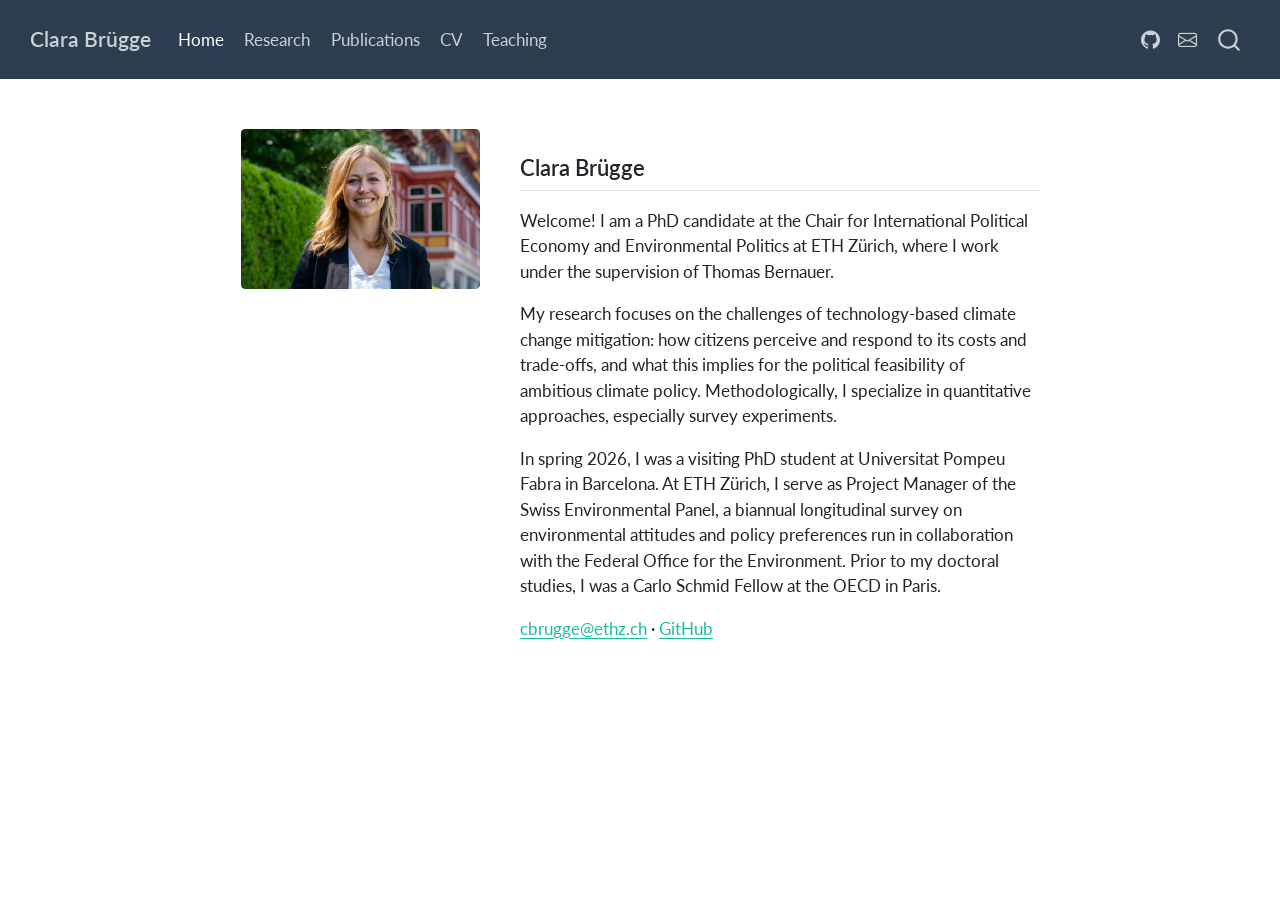
==== index.html @ f0ca52ca "Built site for gh-pages" ====
<!DOCTYPE html>
<html xmlns="http://www.w3.org/1999/xhtml" lang="en" xml:lang="en"><head>

<meta charset="utf-8">
<meta name="generator" content="quarto-1.9.38">

<meta name="viewport" content="width=device-width, initial-scale=1.0, user-scalable=yes">


<title>Clara Brügge</title>
<style>
/* Default styles provided by pandoc.
** See https://pandoc.org/MANUAL.html#variables-for-html for config info.
*/
code{white-space: pre-wrap;}
span.smallcaps{font-variant: small-caps;}
div.columns{display: flex; gap: min(4vw, 1.5em);}
div.column{flex: auto; overflow-x: auto;}
div.hanging-indent{margin-left: 1.5em; text-indent: -1.5em;}
ul.task-list{list-style: none;}
ul.task-list li input[type="checkbox"] {
  width: 0.8em;
  margin: 0 0.8em 0.2em -1em; /* quarto-specific, see https://github.com/quarto-dev/quarto-cli/issues/4556 */ 
  vertical-align: middle;
}
</style>


<script src="site_libs/quarto-nav/quarto-nav.js"></script>
<script src="site_libs/quarto-nav/headroom.min.js"></script>
<script src="site_libs/clipboard/clipboard.min.js"></script>
<script src="site_libs/quarto-search/autocomplete.umd.js"></script>
<script src="site_libs/quarto-search/fuse.min.js"></script>
<script src="site_libs/quarto-search/quarto-search.js"></script>
<meta name="quarto:offset" content="./">
<script src="site_libs/quarto-html/quarto.js" type="module"></script>
<script src="site_libs/quarto-html/tabsets/tabsets.js" type="module"></script>
<script src="site_libs/quarto-html/popper.min.js"></script>
<script src="site_libs/quarto-html/tippy.umd.min.js"></script>
<script src="site_libs/quarto-html/anchor.min.js"></script>
<link href="site_libs/quarto-html/tippy.css" rel="stylesheet">
<link href="site_libs/quarto-html/quarto-syntax-highlighting-15634bcf2e68342d4ad2dfa704d543f6.css" rel="stylesheet" id="quarto-text-highlighting-styles">
<script src="site_libs/bootstrap/bootstrap.min.js"></script>
<link href="site_libs/bootstrap/bootstrap-icons.css" rel="stylesheet">
<link href="site_libs/bootstrap/bootstrap-d42e3a450557161d5337326f150af9d1.min.css" rel="stylesheet" append-hash="true" id="quarto-bootstrap" data-mode="light">
<script id="quarto-search-options" type="application/json">{
  "location": "navbar",
  "copy-button": false,
  "collapse-after": 3,
  "panel-placement": "end",
  "type": "overlay",
  "limit": 50,
  "keyboard-shortcut": [
    "f",
    "/",
    "s"
  ],
  "show-item-context": false,
  "language": {
    "search-no-results-text": "No results",
    "search-matching-documents-text": "matching documents",
    "search-copy-link-title": "Copy link to search",
    "search-hide-matches-text": "Hide additional matches",
    "search-more-match-text": "more match in this document",
    "search-more-matches-text": "more matches in this document",
    "search-clear-button-title": "Clear",
    "search-text-placeholder": "",
    "search-detached-cancel-button-title": "Cancel",
    "search-submit-button-title": "Submit",
    "search-label": "Search"
  }
}</script>
<meta name="google-site-verification" content="9ey0wzhWp5DeeCTPAbMis8slgyJrIRPa8toLAKArgnY">


<link rel="stylesheet" href="styles.css">
<meta property="og:title" content="– Clara Brügge">
<meta property="og:image" content="https://clbruegge.github.io/profile.jpg">
<meta property="og:site_name" content="Clara Brügge">
</head>

<body class="nav-fixed fullcontent quarto-light">

<div id="quarto-search-results"></div>
  <header id="quarto-header" class="headroom fixed-top">
    <nav class="navbar navbar-expand-lg " data-bs-theme="dark">
      <div class="navbar-container container-fluid">
      <div class="navbar-brand-container mx-auto">
    <a class="navbar-brand" href="./index.html">
    <span class="navbar-title">Clara Brügge</span>
    </a>
  </div>
            <div id="quarto-search" class="" title="Search"></div>
          <button class="navbar-toggler" type="button" data-bs-toggle="collapse" data-bs-target="#navbarCollapse" aria-controls="navbarCollapse" role="menu" aria-expanded="false" aria-label="Toggle navigation" onclick="if (window.quartoToggleHeadroom) { window.quartoToggleHeadroom(); }">
  <span class="navbar-toggler-icon"></span>
</button>
          <div class="collapse navbar-collapse" id="navbarCollapse">
            <ul class="navbar-nav navbar-nav-scroll me-auto">
  <li class="nav-item">
    <a class="nav-link active" href="./index.html" aria-current="page"> 
<span class="menu-text">Home</span></a>
  </li>  
  <li class="nav-item">
    <a class="nav-link" href="./research.html"> 
<span class="menu-text">Research</span></a>
  </li>  
  <li class="nav-item">
    <a class="nav-link" href="./publications.html"> 
<span class="menu-text">Publications</span></a>
  </li>  
  <li class="nav-item">
    <a class="nav-link" href="./cv.html"> 
<span class="menu-text">CV</span></a>
  </li>  
  <li class="nav-item">
    <a class="nav-link" href="./teaching.html"> 
<span class="menu-text">Teaching</span></a>
  </li>  
</ul>
            <ul class="navbar-nav navbar-nav-scroll ms-auto">
  <li class="nav-item compact">
    <a class="nav-link" href="https://github.com/clbruegge"> <i class="bi bi-github" role="img">
</i> 
<span class="menu-text"></span></a>
  </li>  
  <li class="nav-item compact">
    <a class="nav-link" href="mailto:cbrugge@ethz.ch"> <i class="bi bi-envelope" role="img">
</i> 
<span class="menu-text"></span></a>
  </li>  
</ul>
          </div> <!-- /navcollapse -->
            <div class="quarto-navbar-tools">
</div>
      </div> <!-- /container-fluid -->
    </nav>
</header>
<!-- content -->
<div id="quarto-content" class="quarto-container page-columns page-rows-contents page-layout-article page-navbar">
<!-- sidebar -->
<!-- margin-sidebar -->
    
<!-- main -->
<main class="content" id="quarto-document-content"><header id="title-block-header" class="quarto-title-block"></header>




<div class="columns">
<div class="column" style="width:30%;">
<p><img src="profile.jpg" class="rounded img-fluid" style="width:100%; border-radius: 50%;"></p>
</div><div class="column" style="width:5%;">

</div><div class="column" style="width:65%;">
<section id="clara-brügge" class="level2">
<h2 class="anchored" data-anchor-id="clara-brügge">Clara Brügge</h2>
<p>Welcome! I am a PhD candidate at the Chair for International Political Economy and Environmental Politics at ETH Zürich, where I work under the supervision of Thomas Bernauer.</p>
<p>My research focuses on the challenges of technology-based climate change mitigation: how citizens perceive and respond to its costs and trade-offs, and what this implies for the political feasibility of ambitious climate policy. Methodologically, I specialize in quantitative approaches, especially survey experiments.</p>
<p>In spring 2026, I was a visiting PhD student at Universitat Pompeu Fabra in Barcelona. At ETH Zürich, I serve as Project Manager of the Swiss Environmental Panel, a biannual longitudinal survey on environmental attitudes and policy preferences run in collaboration with the Federal Office for the Environment. Prior to my doctoral studies, I was a Carlo Schmid Fellow at the OECD in Paris.</p>
<p><a href="mailto:cbrugge@ethz.ch">cbrugge@ethz.ch</a> · <a href="https://github.com/clbruegge">GitHub</a></p>
</section>
</div>
</div>



</main> <!-- /main -->
<script id="quarto-html-after-body" type="application/javascript">
  window.document.addEventListener("DOMContentLoaded", function (event) {
    const icon = "";
    const anchorJS = new window.AnchorJS();
    anchorJS.options = {
      placement: 'right',
      icon: icon
    };
    anchorJS.add('.anchored');
    const isCodeAnnotation = (el) => {
      for (const clz of el.classList) {
        if (clz.startsWith('code-annotation-')) {                     
          return true;
        }
      }
      return false;
    }
    const onCopySuccess = function(e) {
      // button target
      const button = e.trigger;
      // don't keep focus
      button.blur();
      // flash "checked"
      button.classList.add('code-copy-button-checked');
      var currentTitle = button.getAttribute("title");
      button.setAttribute("title", "Copied!");
      let tooltip;
      if (window.bootstrap) {
        button.setAttribute("data-bs-toggle", "tooltip");
        button.setAttribute("data-bs-placement", "left");
        button.setAttribute("data-bs-title", "Copied!");
        tooltip = new bootstrap.Tooltip(button, 
          { trigger: "manual", 
            customClass: "code-copy-button-tooltip",
            offset: [0, -8]});
        tooltip.show();    
      }
      setTimeout(function() {
        if (tooltip) {
          tooltip.hide();
          button.removeAttribute("data-bs-title");
          button.removeAttribute("data-bs-toggle");
          button.removeAttribute("data-bs-placement");
        }
        button.setAttribute("title", currentTitle);
        button.classList.remove('code-copy-button-checked');
      }, 1000);
      // clear code selection
      e.clearSelection();
    }
    const getTextToCopy = function(trigger) {
      const outerScaffold = trigger.parentElement.cloneNode(true);
      const codeEl = outerScaffold.querySelector('code');
      for (const childEl of codeEl.children) {
        if (isCodeAnnotation(childEl)) {
          childEl.remove();
        }
      }
      return codeEl.innerText;
    }
    const clipboard = new window.ClipboardJS('.code-copy-button:not([data-in-quarto-modal])', {
      text: getTextToCopy
    });
    clipboard.on('success', onCopySuccess);
    if (window.document.getElementById('quarto-embedded-source-code-modal')) {
      const clipboardModal = new window.ClipboardJS('.code-copy-button[data-in-quarto-modal]', {
        text: getTextToCopy,
        container: window.document.getElementById('quarto-embedded-source-code-modal')
      });
      clipboardModal.on('success', onCopySuccess);
    }
      var localhostRegex = new RegExp(/^(?:http|https):\/\/localhost\:?[0-9]*\//);
      var mailtoRegex = new RegExp(/^mailto:/);
        var filterRegex = new RegExp("https:\/\/clbruegge\.github\.io\/");
      var isInternal = (href) => {
          return filterRegex.test(href) || localhostRegex.test(href) || mailtoRegex.test(href);
      }
      // Inspect non-navigation links and adorn them if external
     var links = window.document.querySelectorAll('a[href]:not(.nav-link):not(.navbar-brand):not(.toc-action):not(.sidebar-link):not(.sidebar-item-toggle):not(.pagination-link):not(.no-external):not([aria-hidden]):not(.dropdown-item):not(.quarto-navigation-tool):not(.about-link)');
      for (var i=0; i<links.length; i++) {
        const link = links[i];
        if (!isInternal(link.href)) {
          // undo the damage that might have been done by quarto-nav.js in the case of
          // links that we want to consider external
          if (link.dataset.originalHref !== undefined) {
            link.href = link.dataset.originalHref;
          }
        }
      }
    function tippyHover(el, contentFn, onTriggerFn, onUntriggerFn) {
      const config = {
        allowHTML: true,
        maxWidth: 500,
        delay: 100,
        arrow: false,
        appendTo: function(el) {
            return el.parentElement;
        },
        interactive: true,
        interactiveBorder: 10,
        theme: 'quarto',
        placement: 'bottom-start',
      };
      if (contentFn) {
        config.content = contentFn;
      }
      if (onTriggerFn) {
        config.onTrigger = onTriggerFn;
      }
      if (onUntriggerFn) {
        config.onUntrigger = onUntriggerFn;
      }
      window.tippy(el, config); 
    }
    const noterefs = window.document.querySelectorAll('a[role="doc-noteref"]');
    for (var i=0; i<noterefs.length; i++) {
      const ref = noterefs[i];
      tippyHover(ref, function() {
        // use id or data attribute instead here
        let href = ref.getAttribute('data-footnote-href') || ref.getAttribute('href');
        try { href = new URL(href).hash; } catch {}
        const id = href.replace(/^#\/?/, "");
        const note = window.document.getElementById(id);
        if (note) {
          return note.innerHTML;
        } else {
          return "";
        }
      });
    }
    const xrefs = window.document.querySelectorAll('a.quarto-xref');
    const processXRef = (id, note) => {
      // Strip column container classes
      const stripColumnClz = (el) => {
        el.classList.remove("page-full", "page-columns");
        if (el.children) {
          for (const child of el.children) {
            stripColumnClz(child);
          }
        }
      }
      stripColumnClz(note)
      if (id === null || id.startsWith('sec-')) {
        // Special case sections, only their first couple elements
        const container = document.createElement("div");
        if (note.children && note.children.length > 2) {
          container.appendChild(note.children[0].cloneNode(true));
          for (let i = 1; i < note.children.length; i++) {
            const child = note.children[i];
            if (child.tagName === "P" && child.innerText === "") {
              continue;
            } else {
              container.appendChild(child.cloneNode(true));
              break;
            }
          }
          if (window.Quarto?.typesetMath) {
            window.Quarto.typesetMath(container);
          }
          return container.innerHTML
        } else {
          if (window.Quarto?.typesetMath) {
            window.Quarto.typesetMath(note);
          }
          return note.innerHTML;
        }
      } else {
        // Remove any anchor links if they are present
        const anchorLink = note.querySelector('a.anchorjs-link');
        if (anchorLink) {
          anchorLink.remove();
        }
        if (window.Quarto?.typesetMath) {
          window.Quarto.typesetMath(note);
        }
        if (note.classList.contains("callout")) {
          return note.outerHTML;
        } else {
          return note.innerHTML;
        }
      }
    }
    for (var i=0; i<xrefs.length; i++) {
      const xref = xrefs[i];
      tippyHover(xref, undefined, function(instance) {
        instance.disable();
        let url = xref.getAttribute('href');
        let hash = undefined; 
        if (url.startsWith('#')) {
          hash = url;
        } else {
          try { hash = new URL(url).hash; } catch {}
        }
        if (hash) {
          const id = hash.replace(/^#\/?/, "");
          const note = window.document.getElementById(id);
          if (note !== null) {
            try {
              const html = processXRef(id, note.cloneNode(true));
              instance.setContent(html);
            } finally {
              instance.enable();
              instance.show();
            }
          } else {
            // See if we can fetch this
            fetch(url.split('#')[0])
            .then(res => res.text())
            .then(html => {
              const parser = new DOMParser();
              const htmlDoc = parser.parseFromString(html, "text/html");
              const note = htmlDoc.getElementById(id);
              if (note !== null) {
                const html = processXRef(id, note);
                instance.setContent(html);
              } 
            }).finally(() => {
              instance.enable();
              instance.show();
            });
          }
        } else {
          // See if we can fetch a full url (with no hash to target)
          // This is a special case and we should probably do some content thinning / targeting
          fetch(url)
          .then(res => res.text())
          .then(html => {
            const parser = new DOMParser();
            const htmlDoc = parser.parseFromString(html, "text/html");
            const note = htmlDoc.querySelector('main.content');
            if (note !== null) {
              // This should only happen for chapter cross references
              // (since there is no id in the URL)
              // remove the first header
              if (note.children.length > 0 && note.children[0].tagName === "HEADER") {
                note.children[0].remove();
              }
              const html = processXRef(null, note);
              instance.setContent(html);
            } 
          }).finally(() => {
            instance.enable();
            instance.show();
          });
        }
      }, function(instance) {
      });
    }
        let selectedAnnoteEl;
        const selectorForAnnotation = ( cell, annotation) => {
          let cellAttr = 'data-code-cell="' + cell + '"';
          let lineAttr = 'data-code-annotation="' +  annotation + '"';
          const selector = 'span[' + cellAttr + '][' + lineAttr + ']';
          return selector;
        }
        const selectCodeLines = (annoteEl) => {
          const doc = window.document;
          const targetCell = annoteEl.getAttribute("data-target-cell");
          const targetAnnotation = annoteEl.getAttribute("data-target-annotation");
          const annoteSpan = window.document.querySelector(selectorForAnnotation(targetCell, targetAnnotation));
          const lines = annoteSpan.getAttribute("data-code-lines").split(",");
          const lineIds = lines.map((line) => {
            return targetCell + "-" + line;
          })
          let top = null;
          let height = null;
          let parent = null;
          if (lineIds.length > 0) {
              //compute the position of the single el (top and bottom and make a div)
              const el = window.document.getElementById(lineIds[0]);
              top = el.offsetTop;
              height = el.offsetHeight;
              parent = el.parentElement.parentElement;
            if (lineIds.length > 1) {
              const lastEl = window.document.getElementById(lineIds[lineIds.length - 1]);
              const bottom = lastEl.offsetTop + lastEl.offsetHeight;
              height = bottom - top;
            }
            if (top !== null && height !== null && parent !== null) {
              // cook up a div (if necessary) and position it 
              let div = window.document.getElementById("code-annotation-line-highlight");
              if (div === null) {
                div = window.document.createElement("div");
                div.setAttribute("id", "code-annotation-line-highlight");
                div.style.position = 'absolute';
                parent.appendChild(div);
              }
              div.style.top = top - 2 + "px";
              div.style.height = height + 4 + "px";
              div.style.left = 0;
              let gutterDiv = window.document.getElementById("code-annotation-line-highlight-gutter");
              if (gutterDiv === null) {
                gutterDiv = window.document.createElement("div");
                gutterDiv.setAttribute("id", "code-annotation-line-highlight-gutter");
                gutterDiv.style.position = 'absolute';
                const codeCell = window.document.getElementById(targetCell);
                const gutter = codeCell.querySelector('.code-annotation-gutter');
                gutter.appendChild(gutterDiv);
              }
              gutterDiv.style.top = top - 2 + "px";
              gutterDiv.style.height = height + 4 + "px";
            }
            selectedAnnoteEl = annoteEl;
          }
        };
        const unselectCodeLines = () => {
          const elementsIds = ["code-annotation-line-highlight", "code-annotation-line-highlight-gutter"];
          elementsIds.forEach((elId) => {
            const div = window.document.getElementById(elId);
            if (div) {
              div.remove();
            }
          });
          selectedAnnoteEl = undefined;
        };
          // Handle positioning of the toggle
      window.addEventListener(
        "resize",
        throttle(() => {
          elRect = undefined;
          if (selectedAnnoteEl) {
            selectCodeLines(selectedAnnoteEl);
          }
        }, 10)
      );
      function throttle(fn, ms) {
      let throttle = false;
      let timer;
        return (...args) => {
          if(!throttle) { // first call gets through
              fn.apply(this, args);
              throttle = true;
          } else { // all the others get throttled
              if(timer) clearTimeout(timer); // cancel #2
              timer = setTimeout(() => {
                fn.apply(this, args);
                timer = throttle = false;
              }, ms);
          }
        };
      }
        // Attach click handler to the DT
        const annoteDls = window.document.querySelectorAll('dt[data-target-cell]');
        for (const annoteDlNode of annoteDls) {
          annoteDlNode.addEventListener('click', (event) => {
            const clickedEl = event.target;
            if (clickedEl !== selectedAnnoteEl) {
              unselectCodeLines();
              const activeEl = window.document.querySelector('dt[data-target-cell].code-annotation-active');
              if (activeEl) {
                activeEl.classList.remove('code-annotation-active');
              }
              selectCodeLines(clickedEl);
              clickedEl.classList.add('code-annotation-active');
            } else {
              // Unselect the line
              unselectCodeLines();
              clickedEl.classList.remove('code-annotation-active');
            }
          });
        }
    const findCites = (el) => {
      const parentEl = el.parentElement;
      if (parentEl) {
        const cites = parentEl.dataset.cites;
        if (cites) {
          return {
            el,
            cites: cites.split(' ')
          };
        } else {
          return findCites(el.parentElement)
        }
      } else {
        return undefined;
      }
    };
    var bibliorefs = window.document.querySelectorAll('a[role="doc-biblioref"]');
    for (var i=0; i<bibliorefs.length; i++) {
      const ref = bibliorefs[i];
      const citeInfo = findCites(ref);
      if (citeInfo) {
        tippyHover(citeInfo.el, function() {
          var popup = window.document.createElement('div');
          citeInfo.cites.forEach(function(cite) {
            var citeDiv = window.document.createElement('div');
            citeDiv.classList.add('hanging-indent');
            citeDiv.classList.add('csl-entry');
            var biblioDiv = window.document.getElementById('ref-' + cite);
            if (biblioDiv) {
              citeDiv.innerHTML = biblioDiv.innerHTML;
            }
            popup.appendChild(citeDiv);
          });
          return popup.innerHTML;
        });
      }
    }
  });
  </script>
</div> <!-- /content -->




</body></html>
---- site_libs/quarto-html/tippy.css ----
.tippy-box[data-animation=fade][data-state=hidden]{opacity:0}[data-tippy-root]{max-width:calc(100vw - 10px)}.tippy-box{position:relative;background-color:#333;color:#fff;border-radius:4px;font-size:14px;line-height:1.4;white-space:normal;outline:0;transition-property:transform,visibility,opacity}.tippy-box[data-placement^=top]>.tippy-arrow{bottom:0}.tippy-box[data-placement^=top]>.tippy-arrow:before{bottom:-7px;left:0;border-width:8px 8px 0;border-top-color:initial;transform-origin:center top}.tippy-box[data-placement^=bottom]>.tippy-arrow{top:0}.tippy-box[data-placement^=bottom]>.tippy-arrow:before{top:-7px;left:0;border-width:0 8px 8px;border-bottom-color:initial;transform-origin:center bottom}.tippy-box[data-placement^=left]>.tippy-arrow{right:0}.tippy-box[data-placement^=left]>.tippy-arrow:before{border-width:8px 0 8px 8px;border-left-color:initial;right:-7px;transform-origin:center left}.tippy-box[data-placement^=right]>.tippy-arrow{left:0}.tippy-box[data-placement^=right]>.tippy-arrow:before{left:-7px;border-width:8px 8px 8px 0;border-right-color:initial;transform-origin:center right}.tippy-box[data-inertia][data-state=visible]{transition-timing-function:cubic-bezier(.54,1.5,.38,1.11)}.tippy-arrow{width:16px;height:16px;color:#333}.tippy-arrow:before{content:"";position:absolute;border-color:transparent;border-style:solid}.tippy-content{position:relative;padding:5px 9px;z-index:1}
---- site_libs/quarto-html/quarto-syntax-highlighting-15634bcf2e68342d4ad2dfa704d543f6.css ----
/* quarto syntax highlight colors */
:root {
  --quarto-hl-ot-color: #003B4F;
  --quarto-hl-at-color: #657422;
  --quarto-hl-ss-color: #20794D;
  --quarto-hl-an-color: #5E5E5E;
  --quarto-hl-fu-color: #4758AB;
  --quarto-hl-st-color: #20794D;
  --quarto-hl-cf-color: #003B4F;
  --quarto-hl-op-color: #5E5E5E;
  --quarto-hl-er-color: #AD0000;
  --quarto-hl-bn-color: #AD0000;
  --quarto-hl-al-color: #AD0000;
  --quarto-hl-va-color: #111111;
  --quarto-hl-bu-color: inherit;
  --quarto-hl-ex-color: inherit;
  --quarto-hl-pp-color: #AD0000;
  --quarto-hl-in-color: #5E5E5E;
  --quarto-hl-vs-color: #20794D;
  --quarto-hl-wa-color: #5E5E5E;
  --quarto-hl-do-color: #5E5E5E;
  --quarto-hl-im-color: #00769E;
  --quarto-hl-ch-color: #20794D;
  --quarto-hl-dt-color: #AD0000;
  --quarto-hl-fl-color: #AD0000;
  --quarto-hl-co-color: #5E5E5E;
  --quarto-hl-cv-color: #5E5E5E;
  --quarto-hl-cn-color: #8f5902;
  --quarto-hl-sc-color: #5E5E5E;
  --quarto-hl-dv-color: #AD0000;
  --quarto-hl-kw-color: #003B4F;
}

/* other quarto variables */
:root {
  --quarto-font-monospace: SFMono-Regular, Menlo, Monaco, Consolas, "Liberation Mono", "Courier New", monospace;
}

/* syntax highlight based on Pandoc's rules */
pre > code.sourceCode > span {
  color: #003B4F;
}

code.sourceCode > span {
  color: #003B4F;
}

div.sourceCode,
div.sourceCode pre.sourceCode {
  color: #003B4F;
}

/* Normal */
code span {
  color: #003B4F;
}

/* Alert */
code span.al {
  color: #AD0000;
  font-style: inherit;
}

/* Annotation */
code span.an {
  color: #5E5E5E;
  font-style: inherit;
}

/* Attribute */
code span.at {
  color: #657422;
  font-style: inherit;
}

/* BaseN */
code span.bn {
  color: #AD0000;
  font-style: inherit;
}

/* BuiltIn */
code span.bu {
  font-style: inherit;
}

/* ControlFlow */
code span.cf {
  color: #003B4F;
  font-weight: bold;
  font-style: inherit;
}

/* Char */
code span.ch {
  color: #20794D;
  font-style: inherit;
}

/* Constant */
code span.cn {
  color: #8f5902;
  font-style: inherit;
}

/* Comment */
code span.co {
  color: #5E5E5E;
  font-style: inherit;
}

/* CommentVar */
code span.cv {
  color: #5E5E5E;
  font-style: italic;
}

/* Documentation */
code span.do {
  color: #5E5E5E;
  font-style: italic;
}

/* DataType */
code span.dt {
  color: #AD0000;
  font-style: inherit;
}

/* DecVal */
code span.dv {
  color: #AD0000;
  font-style: inherit;
}

/* Error */
code span.er {
  color: #AD0000;
  font-style: inherit;
}

/* Extension */
code span.ex {
  font-style: inherit;
}

/* Float */
code span.fl {
  color: #AD0000;
  font-style: inherit;
}

/* Function */
code span.fu {
  color: #4758AB;
  font-style: inherit;
}

/* Import */
code span.im {
  color: #00769E;
  font-style: inherit;
}

/* Information */
code span.in {
  color: #5E5E5E;
  font-style: inherit;
}

/* Keyword */
code span.kw {
  color: #003B4F;
  font-weight: bold;
  font-style: inherit;
}

/* Operator */
code span.op {
  color: #5E5E5E;
  font-style: inherit;
}

/* Other */
code span.ot {
  color: #003B4F;
  font-style: inherit;
}

/* Preprocessor */
code span.pp {
  color: #AD0000;
  font-style: inherit;
}

/* SpecialChar */
code span.sc {
  color: #5E5E5E;
  font-style: inherit;
}

/* SpecialString */
code span.ss {
  color: #20794D;
  font-style: inherit;
}

/* String */
code span.st {
  color: #20794D;
  font-style: inherit;
}

/* Variable */
code span.va {
  color: #111111;
  font-style: inherit;
}

/* VerbatimString */
code span.vs {
  color: #20794D;
  font-style: inherit;
}

/* Warning */
code span.wa {
  color: #5E5E5E;
  font-style: italic;
}

.prevent-inlining {
  content: "</";
}

/*# sourceMappingURL=f23921c56f73e400b49028c9186a1aa0.css.map */
---- styles.css ----
body {
  font-size: 1rem;
}

.navbar-brand {
  font-weight: 600;
}

h2 {
  margin-top: 1.5rem;
  font-size: 1.3rem;
}

.rounded {
  max-width: 400px;
  display: block;
  margin: 0 auto;
}

details {
  margin-top: 0.5rem;
}

details summary {
  cursor: pointer;
  color: #2c3e50;
  font-size: 0.9rem;
}

details p, details > * {
  font-size: 0.875rem;
  color: #444;
  line-height: 1.6;
  margin-top: 0.5rem;
  padding: 0.75rem 1rem;
  background-color: #f8f9fa;
  border-left: 3px solid #dee2e6;
  border-radius: 0 4px 4px 0;
}
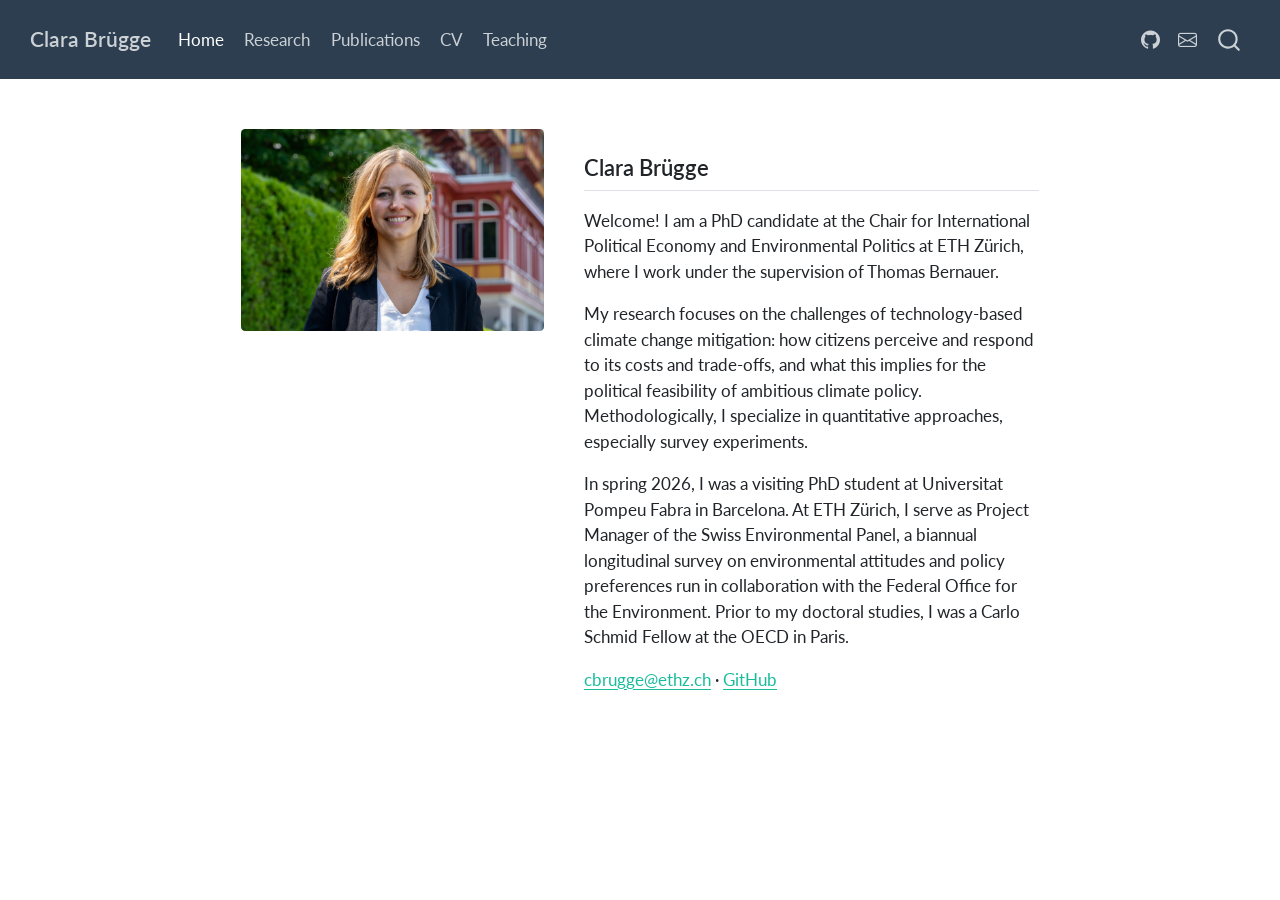
==== commit fe5df958: "Built site for gh-pages" ====
--- a/index.html
+++ b/index.html
@@ -147,11 +147,11 @@
 
 
 <div class="columns">
-<div class="column" style="width:30%;">
+<div class="column" style="width:38%;">
 <p><img src="profile.jpg" class="rounded img-fluid" style="width:100%; border-radius: 50%;"></p>
 </div><div class="column" style="width:5%;">
 
-</div><div class="column" style="width:65%;">
+</div><div class="column" style="width:57%;">
 <section id="clara-brügge" class="level2">
 <h2 class="anchored" data-anchor-id="clara-brügge">Clara Brügge</h2>
 <p>Welcome! I am a PhD candidate at the Chair for International Political Economy and Environmental Politics at ETH Zürich, where I work under the supervision of Thomas Bernauer.</p>
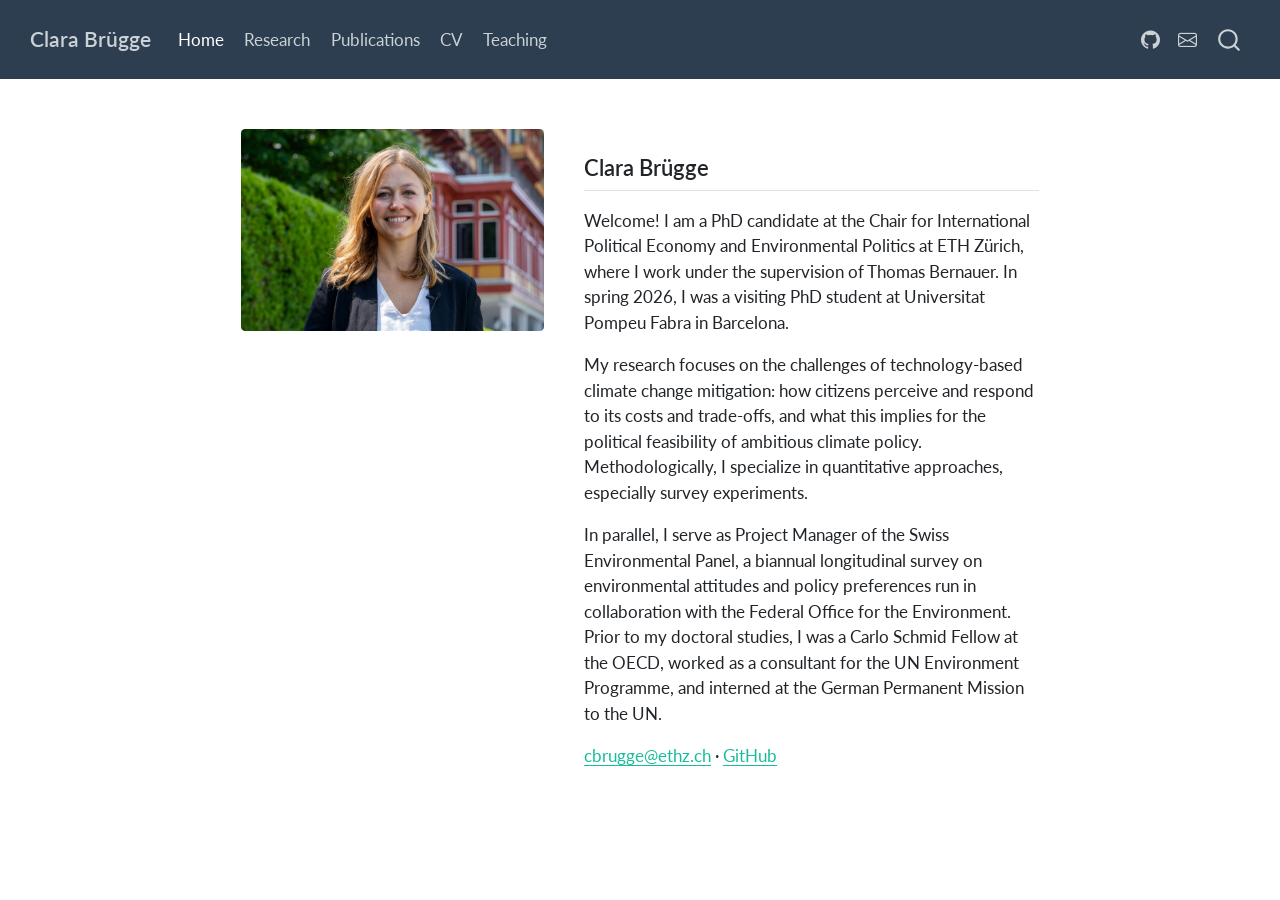
==== commit a4085743: "Built site for gh-pages" ====
--- a/index.html
+++ b/index.html
@@ -154,9 +154,9 @@
 </div><div class="column" style="width:57%;">
 <section id="clara-brügge" class="level2">
 <h2 class="anchored" data-anchor-id="clara-brügge">Clara Brügge</h2>
-<p>Welcome! I am a PhD candidate at the Chair for International Political Economy and Environmental Politics at ETH Zürich, where I work under the supervision of Thomas Bernauer.</p>
+<p>Welcome! I am a PhD candidate at the Chair for International Political Economy and Environmental Politics at ETH Zürich, where I work under the supervision of Thomas Bernauer. In spring 2026, I was a visiting PhD student at Universitat Pompeu Fabra in Barcelona.</p>
 <p>My research focuses on the challenges of technology-based climate change mitigation: how citizens perceive and respond to its costs and trade-offs, and what this implies for the political feasibility of ambitious climate policy. Methodologically, I specialize in quantitative approaches, especially survey experiments.</p>
-<p>In spring 2026, I was a visiting PhD student at Universitat Pompeu Fabra in Barcelona. At ETH Zürich, I serve as Project Manager of the Swiss Environmental Panel, a biannual longitudinal survey on environmental attitudes and policy preferences run in collaboration with the Federal Office for the Environment. Prior to my doctoral studies, I was a Carlo Schmid Fellow at the OECD in Paris.</p>
+<p>In parallel, I serve as Project Manager of the Swiss Environmental Panel, a biannual longitudinal survey on environmental attitudes and policy preferences run in collaboration with the Federal Office for the Environment. Prior to my doctoral studies, I was a Carlo Schmid Fellow at the OECD, worked as a consultant for the UN Environment Programme, and interned at the German Permanent Mission to the UN.</p>
 <p><a href="mailto:cbrugge@ethz.ch">cbrugge@ethz.ch</a> · <a href="https://github.com/clbruegge">GitHub</a></p>
 </section>
 </div>
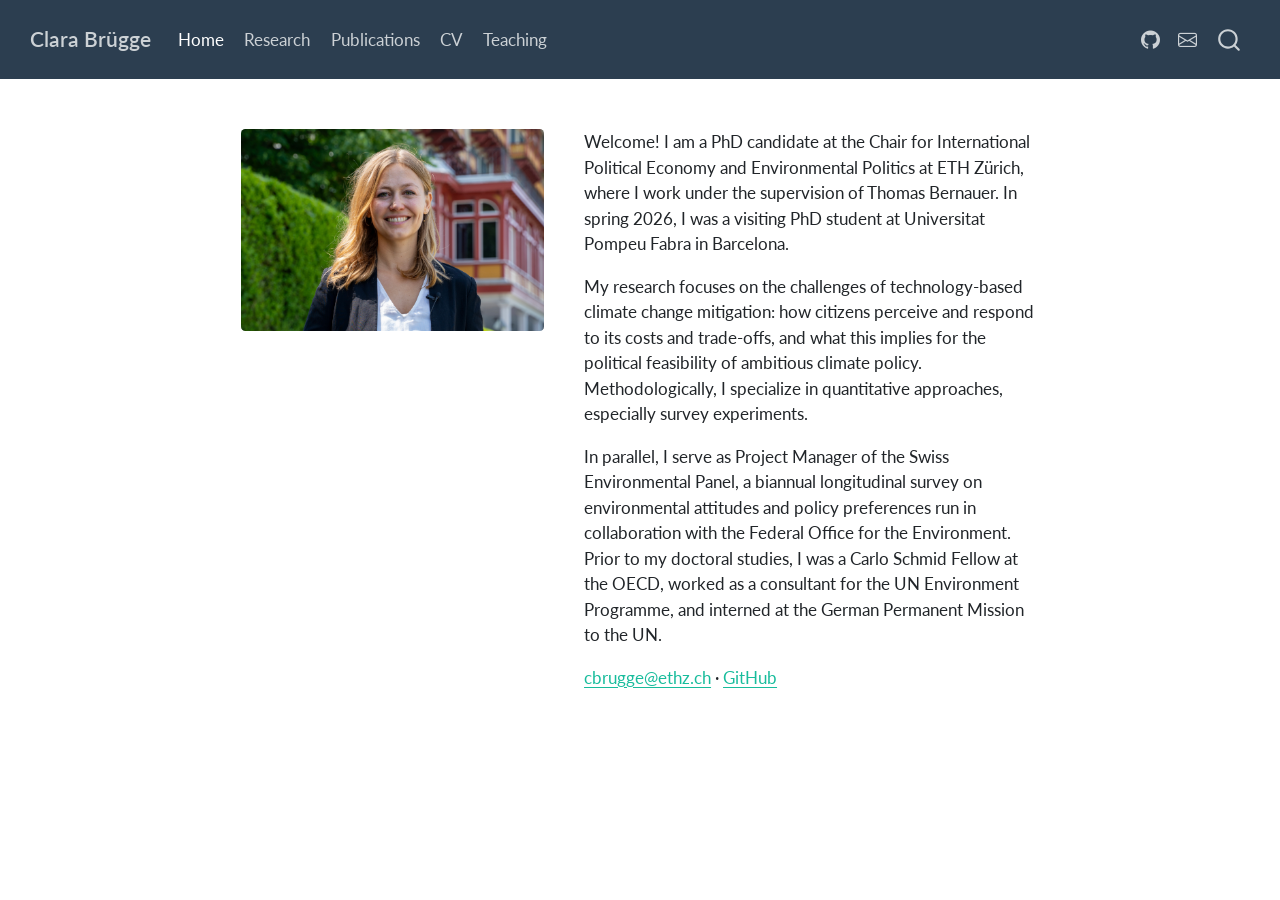
==== commit 6900c664: "Built site for gh-pages" ====
--- a/index.html
+++ b/index.html
@@ -152,13 +152,10 @@
 </div><div class="column" style="width:5%;">
 
 </div><div class="column" style="width:57%;">
-<section id="clara-brügge" class="level2">
-<h2 class="anchored" data-anchor-id="clara-brügge">Clara Brügge</h2>
 <p>Welcome! I am a PhD candidate at the Chair for International Political Economy and Environmental Politics at ETH Zürich, where I work under the supervision of Thomas Bernauer. In spring 2026, I was a visiting PhD student at Universitat Pompeu Fabra in Barcelona.</p>
 <p>My research focuses on the challenges of technology-based climate change mitigation: how citizens perceive and respond to its costs and trade-offs, and what this implies for the political feasibility of ambitious climate policy. Methodologically, I specialize in quantitative approaches, especially survey experiments.</p>
 <p>In parallel, I serve as Project Manager of the Swiss Environmental Panel, a biannual longitudinal survey on environmental attitudes and policy preferences run in collaboration with the Federal Office for the Environment. Prior to my doctoral studies, I was a Carlo Schmid Fellow at the OECD, worked as a consultant for the UN Environment Programme, and interned at the German Permanent Mission to the UN.</p>
 <p><a href="mailto:cbrugge@ethz.ch">cbrugge@ethz.ch</a> · <a href="https://github.com/clbruegge">GitHub</a></p>
-</section>
 </div>
 </div>
 
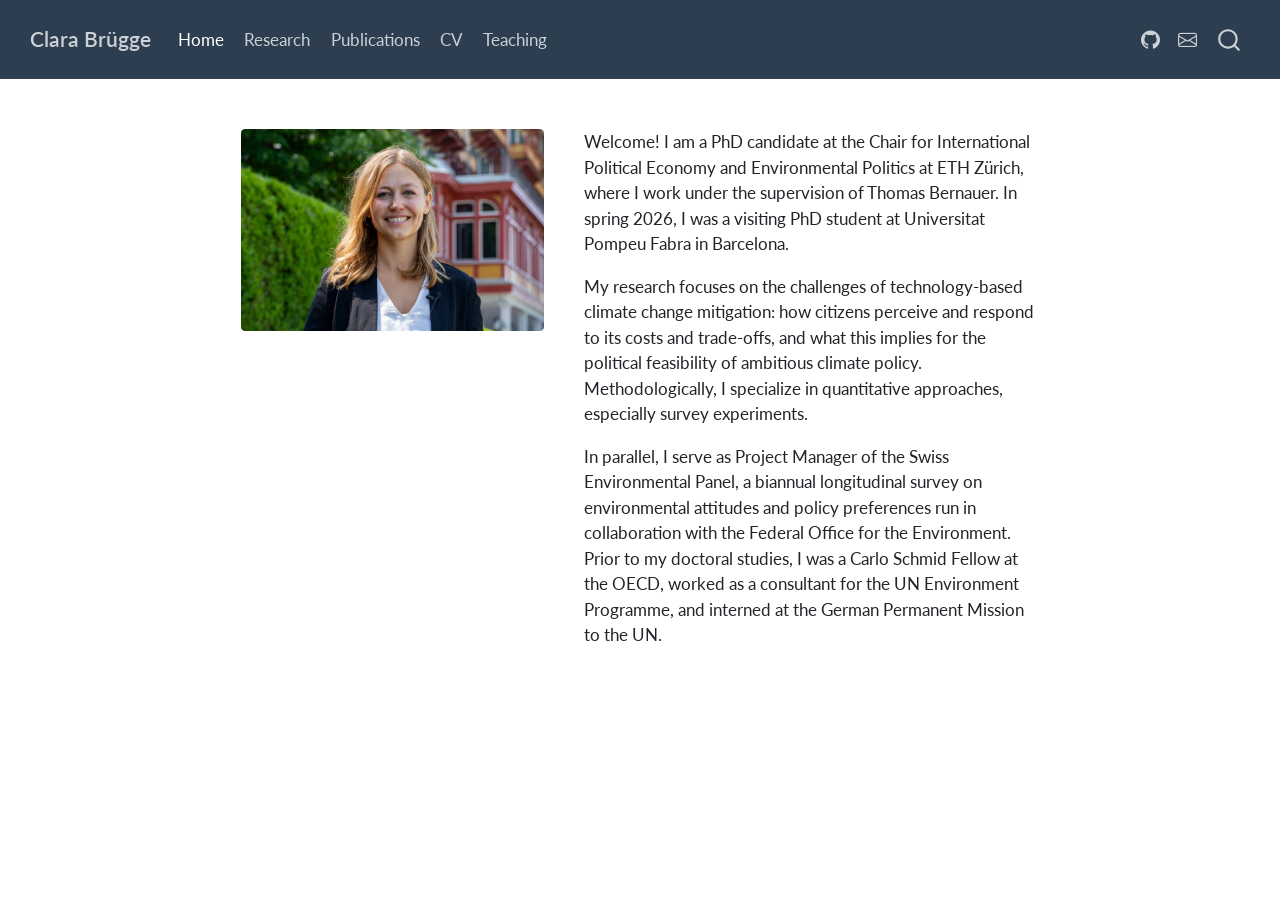
==== commit 7bb7974d: "Built site for gh-pages" ====
--- a/index.html
+++ b/index.html
@@ -155,7 +155,6 @@
 <p>Welcome! I am a PhD candidate at the Chair for International Political Economy and Environmental Politics at ETH Zürich, where I work under the supervision of Thomas Bernauer. In spring 2026, I was a visiting PhD student at Universitat Pompeu Fabra in Barcelona.</p>
 <p>My research focuses on the challenges of technology-based climate change mitigation: how citizens perceive and respond to its costs and trade-offs, and what this implies for the political feasibility of ambitious climate policy. Methodologically, I specialize in quantitative approaches, especially survey experiments.</p>
 <p>In parallel, I serve as Project Manager of the Swiss Environmental Panel, a biannual longitudinal survey on environmental attitudes and policy preferences run in collaboration with the Federal Office for the Environment. Prior to my doctoral studies, I was a Carlo Schmid Fellow at the OECD, worked as a consultant for the UN Environment Programme, and interned at the German Permanent Mission to the UN.</p>
-<p><a href="mailto:cbrugge@ethz.ch">cbrugge@ethz.ch</a> · <a href="https://github.com/clbruegge">GitHub</a></p>
 </div>
 </div>
 
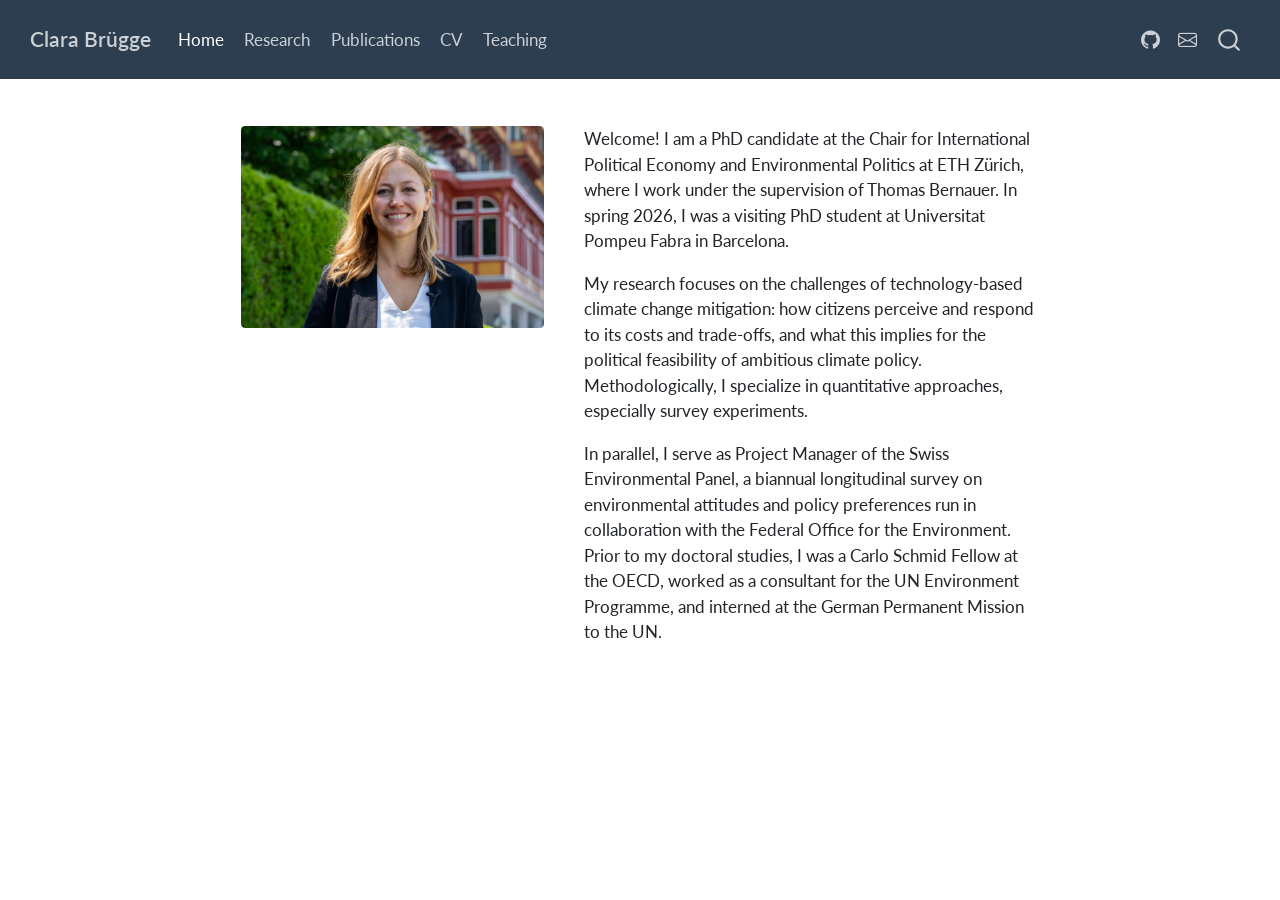
==== commit d0a0d883: "Built site for gh-pages" ====
--- a/index.html
+++ b/index.html
@@ -2,7 +2,7 @@
 <html xmlns="http://www.w3.org/1999/xhtml" lang="en" xml:lang="en"><head>
 
 <meta charset="utf-8">
-<meta name="generator" content="quarto-1.9.38">
+<meta name="generator" content="quarto-1.10.18">
 
 <meta name="viewport" content="width=device-width, initial-scale=1.0, user-scalable=yes">
 
@@ -12,10 +12,13 @@
 /* Default styles provided by pandoc.
 ** See https://pandoc.org/MANUAL.html#variables-for-html for config info.
 */
-code{white-space: pre-wrap;}
 span.smallcaps{font-variant: small-caps;}
-div.columns{display: flex; gap: min(4vw, 1.5em);}
-div.column{flex: auto; overflow-x: auto;}
+div.columns{display: flex; gap: 1.5em;}
+div.column{flex: auto;}
+@media screen {
+div.columns{gap: min(4vw, 1.5em);}
+div.column{overflow-x: auto;}
+}
 div.hanging-indent{margin-left: 1.5em; text-indent: -1.5em;}
 ul.task-list{list-style: none;}
 ul.task-list li input[type="checkbox"] {
@@ -39,10 +42,10 @@
 <script src="site_libs/quarto-html/tippy.umd.min.js"></script>
 <script src="site_libs/quarto-html/anchor.min.js"></script>
 <link href="site_libs/quarto-html/tippy.css" rel="stylesheet">
-<link href="site_libs/quarto-html/quarto-syntax-highlighting-15634bcf2e68342d4ad2dfa704d543f6.css" rel="stylesheet" id="quarto-text-highlighting-styles">
+<link href="site_libs/quarto-html/quarto-syntax-highlighting-64a204ab8560d761af7679ceaba22944.css" rel="stylesheet" id="quarto-text-highlighting-styles">
 <script src="site_libs/bootstrap/bootstrap.min.js"></script>
 <link href="site_libs/bootstrap/bootstrap-icons.css" rel="stylesheet">
-<link href="site_libs/bootstrap/bootstrap-d42e3a450557161d5337326f150af9d1.min.css" rel="stylesheet" append-hash="true" id="quarto-bootstrap" data-mode="light">
+<link href="site_libs/bootstrap/bootstrap-65ab6f6afcc98c2005f3bec1c5e98b7d.min.css" rel="stylesheet" append-hash="true" id="quarto-bootstrap" data-mode="light">
 <script id="quarto-search-options" type="application/json">{
   "location": "navbar",
   "copy-button": false,
--- a/site_libs/quarto-html/quarto-syntax-highlighting-64a204ab8560d761af7679ceaba22944.css
+++ b/site_libs/quarto-html/quarto-syntax-highlighting-64a204ab8560d761af7679ceaba22944.css
@@ -0,0 +1,236 @@
+/* quarto syntax highlight colors */
+:root {
+  --quarto-hl-ot-color: #003B4F;
+  --quarto-hl-at-color: #657422;
+  --quarto-hl-ss-color: #20794D;
+  --quarto-hl-an-color: #5E5E5E;
+  --quarto-hl-fu-color: #4758AB;
+  --quarto-hl-st-color: #20794D;
+  --quarto-hl-cf-color: #003B4F;
+  --quarto-hl-op-color: #5E5E5E;
+  --quarto-hl-er-color: #AD0000;
+  --quarto-hl-bn-color: #AD0000;
+  --quarto-hl-al-color: #AD0000;
+  --quarto-hl-va-color: #111111;
+  --quarto-hl-bu-color: inherit;
+  --quarto-hl-ex-color: inherit;
+  --quarto-hl-pp-color: #AD0000;
+  --quarto-hl-in-color: #5E5E5E;
+  --quarto-hl-vs-color: #20794D;
+  --quarto-hl-wa-color: #5E5E5E;
+  --quarto-hl-do-color: #5E5E5E;
+  --quarto-hl-im-color: #00769E;
+  --quarto-hl-ch-color: #20794D;
+  --quarto-hl-dt-color: #AD0000;
+  --quarto-hl-fl-color: #AD0000;
+  --quarto-hl-co-color: #5E5E5E;
+  --quarto-hl-cv-color: #5E5E5E;
+  --quarto-hl-cn-color: #8f5902;
+  --quarto-hl-sc-color: #5E5E5E;
+  --quarto-hl-dv-color: #AD0000;
+  --quarto-hl-kw-color: #003B4F;
+}
+
+/* other quarto variables */
+:root {
+  --quarto-font-monospace: SFMono-Regular, Menlo, Monaco, Consolas, "Liberation Mono", "Courier New", monospace;
+}
+
+/* syntax highlight based on Pandoc's rules */
+pre > code.sourceCode > span {
+  color: #003B4F;
+}
+
+code.sourceCode > span {
+  color: #003B4F;
+}
+
+div.sourceCode,
+div.sourceCode pre.sourceCode {
+  color: #003B4F;
+}
+
+/* Normal */
+code span {
+  color: #003B4F;
+}
+
+/* Alert */
+code span.al {
+  color: #AD0000;
+  font-style: inherit;
+}
+
+/* Annotation */
+code span.an {
+  color: #5E5E5E;
+  font-style: inherit;
+}
+
+/* Attribute */
+code span.at {
+  color: #657422;
+  font-style: inherit;
+}
+
+/* BaseN */
+code span.bn {
+  color: #AD0000;
+  font-style: inherit;
+}
+
+/* BuiltIn */
+code span.bu {
+  font-style: inherit;
+}
+
+/* ControlFlow */
+code span.cf {
+  color: #003B4F;
+  font-weight: bold;
+  font-style: inherit;
+}
+
+/* Char */
+code span.ch {
+  color: #20794D;
+  font-style: inherit;
+}
+
+/* Constant */
+code span.cn {
+  color: #8f5902;
+  font-style: inherit;
+}
+
+/* Comment */
+code span.co {
+  color: #5E5E5E;
+  font-style: inherit;
+}
+
+/* CommentVar */
+code span.cv {
+  color: #5E5E5E;
+  font-style: italic;
+}
+
+/* Documentation */
+code span.do {
+  color: #5E5E5E;
+  font-style: italic;
+}
+
+/* DataType */
+code span.dt {
+  color: #AD0000;
+  font-style: inherit;
+}
+
+/* DecVal */
+code span.dv {
+  color: #AD0000;
+  font-style: inherit;
+}
+
+/* Error */
+code span.er {
+  color: #AD0000;
+  font-style: inherit;
+}
+
+/* Extension */
+code span.ex {
+  font-style: inherit;
+}
+
+/* Float */
+code span.fl {
+  color: #AD0000;
+  font-style: inherit;
+}
+
+/* Function */
+code span.fu {
+  color: #4758AB;
+  font-style: inherit;
+}
+
+/* Import */
+code span.im {
+  color: #00769E;
+  font-style: inherit;
+}
+
+/* Information */
+code span.in {
+  color: #5E5E5E;
+  font-style: inherit;
+}
+
+/* Keyword */
+code span.kw {
+  color: #003B4F;
+  font-weight: bold;
+  font-style: inherit;
+}
+
+/* Operator */
+code span.op {
+  color: #5E5E5E;
+  font-style: inherit;
+}
+
+/* Other */
+code span.ot {
+  color: #003B4F;
+  font-style: inherit;
+}
+
+/* Preprocessor */
+code span.pp {
+  color: #AD0000;
+  font-style: inherit;
+}
+
+/* SpecialChar */
+code span.sc {
+  color: #5E5E5E;
+  font-style: inherit;
+}
+
+/* SpecialString */
+code span.ss {
+  color: #20794D;
+  font-style: inherit;
+}
+
+/* String */
+code span.st {
+  color: #20794D;
+  font-style: inherit;
+}
+
+/* Variable */
+code span.va {
+  color: #111111;
+  font-style: inherit;
+}
+
+/* VerbatimString */
+code span.vs {
+  color: #20794D;
+  font-style: inherit;
+}
+
+/* Warning */
+code span.wa {
+  color: #5E5E5E;
+  font-style: italic;
+}
+
+.prevent-inlining {
+  content: "</";
+}
+
+/*# sourceMappingURL=9d8d5bb603a83b8298b89080a598c93b.css.map */
